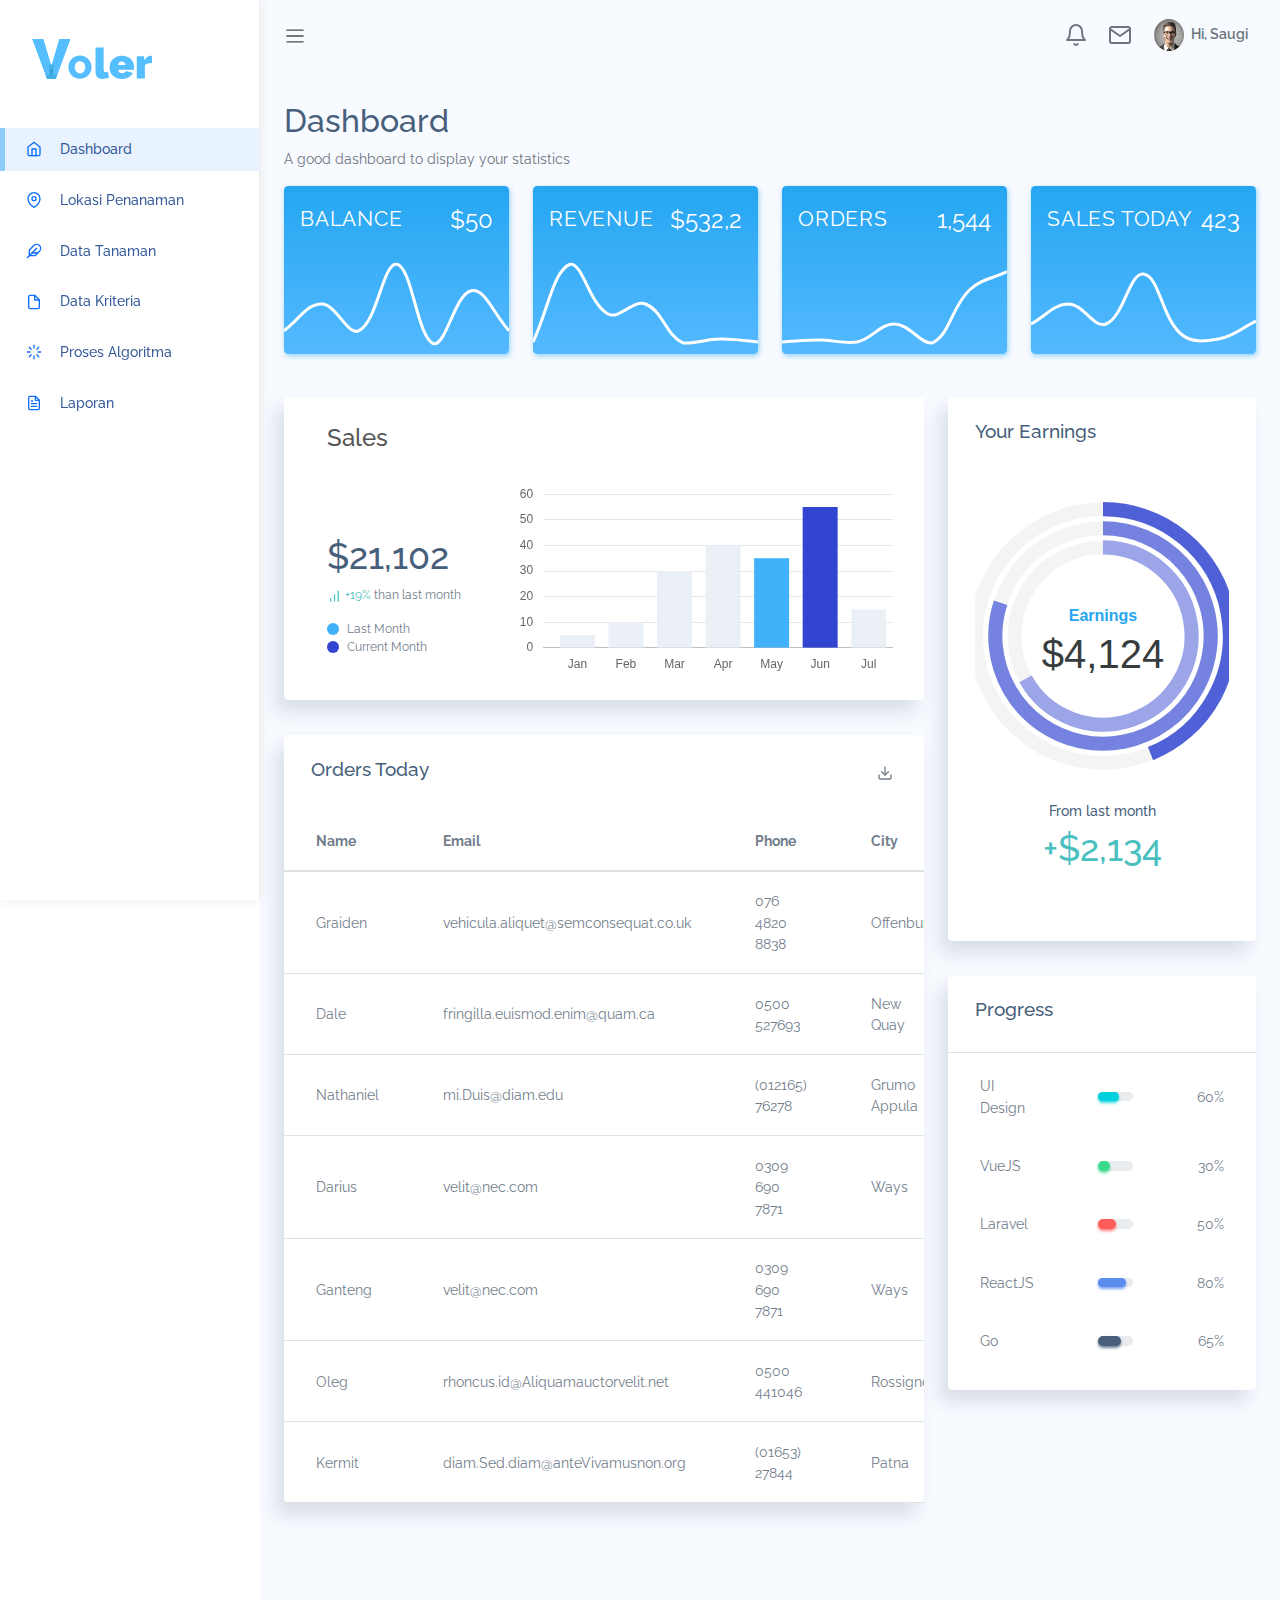
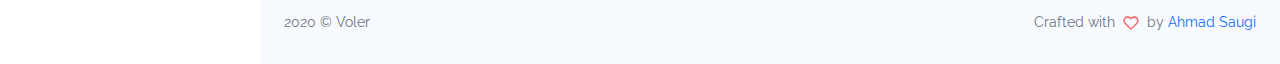
==== fe/index.html @ 89e5f605 "update directory" ====
<!DOCTYPE html>
<html lang="en">
<head>
    <meta charset="UTF-8">
    <meta name="viewport" content="width=device-width, initial-scale=1.0">
    <title>Dashboard - Voler Admin Dashboard</title>
    
    <link rel="stylesheet" href="assets/css/bootstrap.css">
    
    <link rel="stylesheet" href="assets/vendors/chartjs/Chart.min.css">

    <link rel="stylesheet" href="assets/vendors/perfect-scrollbar/perfect-scrollbar.css">
    <link rel="stylesheet" href="assets/css/app.css">
    <link rel="shortcut icon" href="assets/images/favicon.svg" type="image/x-icon">
</head>
<body>
    <div id="app">
        <div id="sidebar" class='active'>
            <div class="sidebar-wrapper active">
    <div class="sidebar-header">
        <img src="assets/images/logo.svg" alt="" srcset="">
    </div>
    <div class="sidebar-menu">
        <ul class="menu">
            
                <li class="sidebar-item active ">
                    <a href="index.html" class='sidebar-link'>
                        <i data-feather="home" width="20"></i> 
                        <span>Dashboard</span>
                    </a>
                    
                </li>
            
                <li class="sidebar-item">
                    <a href="index.html" class='sidebar-link'>
                        <i data-feather="map-pin" width="20"></i> 
                        <span>Lokasi Penanaman</span>
                    </a>
                    
                </li>

                <li class="sidebar-item">
                    <a href="index.html" class='sidebar-link'>
                        <i data-feather="feather" width="20"></i> 
                        <span>Data Tanaman</span>
                    </a>
                    
                </li>

                <li class="sidebar-item">
                    <a href="index.html" class='sidebar-link'>
                        <i data-feather="file" width="20"></i> 
                        <span>Data Kriteria</span>
                    </a>
                    
                </li>

                <li class="sidebar-item">
                    <a href="index.html" class='sidebar-link'>
                        <i data-feather="loader" width="20"></i> 
                        <span>Proses Algoritma</span>
                    </a>
                    
                </li>

                <li class="sidebar-item">
                    <a href="index.html" class='sidebar-link'>
                            <i data-feather="file-text" width="20"></i> 
                        <span>Laporan</span>
                    </a>
                    
                </li>

        </ul>
    </div>
    <button class="sidebar-toggler btn x"><i data-feather="x"></i></button>
</div>
        </div>
        <div id="main">
            <nav class="navbar navbar-header navbar-expand navbar-light">
                <a class="sidebar-toggler" href="#"><span class="navbar-toggler-icon"></span></a>
                <button class="btn navbar-toggler" type="button" data-toggle="collapse" data-target="#navbarSupportedContent"
                    aria-controls="navbarSupportedContent" aria-expanded="false" aria-label="Toggle navigation">
                    <span class="navbar-toggler-icon"></span>
                </button>
                <div class="collapse navbar-collapse" id="navbarSupportedContent">
                    <ul class="navbar-nav d-flex align-items-center navbar-light ml-auto">
                        <li class="dropdown nav-icon">
                            <a href="#" data-toggle="dropdown" class="nav-link  dropdown-toggle nav-link-lg nav-link-user">
                                <div class="d-lg-inline-block">
                                    <i data-feather="bell"></i>
                                </div>
                            </a>
                            <div class="dropdown-menu dropdown-menu-right dropdown-menu-large">
                                <h6 class='py-2 px-4'>Notifications</h6>
                                <ul class="list-group rounded-none">
                                    <li class="list-group-item border-0 align-items-start">
                                        <div class="avatar bg-success mr-3">
                                            <span class="avatar-content"><i data-feather="shopping-cart"></i></span>
                                        </div>
                                        <div>
                                            <h6 class='text-bold'>New Order</h6>
                                            <p class='text-xs'>
                                                An order made by Ahmad Saugi for product Samsung Galaxy S69
                                            </p>
                                        </div>
                                    </li>
                                </ul>
                            </div>
                        </li>
                        <li class="dropdown nav-icon mr-2">
                            <a href="#" data-toggle="dropdown" class="nav-link  dropdown-toggle nav-link-lg nav-link-user">
                                <div class="d-lg-inline-block">
                                    <i data-feather="mail"></i>
                                </div>
                            </a>
                            <div class="dropdown-menu dropdown-menu-right">
                                <a class="dropdown-item" href="#"><i data-feather="user"></i> Account</a>
                                <a class="dropdown-item active" href="#"><i data-feather="mail"></i> Messages</a>
                                <a class="dropdown-item" href="#"><i data-feather="settings"></i> Settings</a>
                                <div class="dropdown-divider"></div>
                                <a class="dropdown-item" href="#"><i data-feather="log-out"></i> Logout</a>
                            </div>
                        </li>
                        <li class="dropdown">
                            <a href="#" data-toggle="dropdown" class="nav-link dropdown-toggle nav-link-lg nav-link-user">
                                <div class="avatar mr-1">
                                    <img src="assets/images/avatar/avatar-s-1.png" alt="" srcset="">
                                </div>
                                <div class="d-none d-md-block d-lg-inline-block">Hi, Saugi</div>
                            </a>
                            <div class="dropdown-menu dropdown-menu-right">
                                <a class="dropdown-item" href="#"><i data-feather="user"></i> Account</a>
                                <a class="dropdown-item active" href="#"><i data-feather="mail"></i> Messages</a>
                                <a class="dropdown-item" href="#"><i data-feather="settings"></i> Settings</a>
                                <div class="dropdown-divider"></div>
                                <a class="dropdown-item" href="#"><i data-feather="log-out"></i> Logout</a>
                            </div>
                        </li>
                    </ul>
                </div>
            </nav>
            
<div class="main-content container-fluid">
    <div class="page-title">
        <h3>Dashboard</h3>
        <p class="text-subtitle text-muted">A good dashboard to display your statistics</p>
    </div>
    <section class="section">
        <div class="row mb-2">
            <div class="col-12 col-md-3">
                <div class="card card-statistic">
                    <div class="card-body p-0">
                        <div class="d-flex flex-column">
                            <div class='px-3 py-3 d-flex justify-content-between'>
                                <h3 class='card-title'>BALANCE</h3>
                                <div class="card-right d-flex align-items-center">
                                    <p>$50 </p>
                                </div>
                            </div>
                            <div class="chart-wrapper">
                                <canvas id="canvas1" style="height:100px !important"></canvas>
                            </div>
                        </div>
                    </div>
                </div>
            </div>
            <div class="col-12 col-md-3">
                <div class="card card-statistic">
                    <div class="card-body p-0">
                        <div class="d-flex flex-column">
                            <div class='px-3 py-3 d-flex justify-content-between'>
                                <h3 class='card-title'>Revenue</h3>
                                <div class="card-right d-flex align-items-center">
                                    <p>$532,2 </p>
                                </div>
                            </div>
                            <div class="chart-wrapper">
                                <canvas id="canvas2" style="height:100px !important"></canvas>
                            </div>
                        </div>
                    </div>
                </div>
            </div>
            <div class="col-12 col-md-3">
                <div class="card card-statistic">
                    <div class="card-body p-0">
                        <div class="d-flex flex-column">
                            <div class='px-3 py-3 d-flex justify-content-between'>
                                <h3 class='card-title'>ORDERS</h3>
                                <div class="card-right d-flex align-items-center">
                                    <p>1,544 </p>
                                </div>
                            </div>
                            <div class="chart-wrapper">
                                <canvas id="canvas3" style="height:100px !important"></canvas>
                            </div>
                        </div>
                    </div>
                </div>
            </div>
            <div class="col-12 col-md-3">
                <div class="card card-statistic">
                    <div class="card-body p-0">
                        <div class="d-flex flex-column">
                            <div class='px-3 py-3 d-flex justify-content-between'>
                                <h3 class='card-title'>Sales Today</h3>
                                <div class="card-right d-flex align-items-center">
                                    <p>423 </p>
                                </div>
                            </div>
                            <div class="chart-wrapper">
                                <canvas id="canvas4" style="height:100px !important"></canvas>
                            </div>
                        </div>
                    </div>
                </div>
            </div>
        </div>
        <div class="row mb-4">
            <div class="col-md-8">
                <div class="card">
                    <div class="card-header">
                        <h3 class='card-heading p-1 pl-3'>Sales</h3>
                    </div>
                    <div class="card-body">
                        <div class="row">
                            <div class="col-md-4 col-12">
                                <div class="pl-3">
                                    <h1 class='mt-5'>$21,102</h1>
                                    <p class='text-xs'><span class="text-green"><i data-feather="bar-chart" width="15"></i> +19%</span> than last month</p>
                                    <div class="legends">
                                        <div class="legend d-flex flex-row align-items-center">
                                            <div class='w-3 h-3 rounded-full bg-info mr-2'></div><span class='text-xs'>Last Month</span>
                                        </div>
                                        <div class="legend d-flex flex-row align-items-center">
                                            <div class='w-3 h-3 rounded-full bg-blue mr-2'></div><span class='text-xs'>Current Month</span>
                                        </div>
                                    </div>
                                </div>
                            </div>
                            <div class="col-md-8 col-12">
                                <canvas id="bar"></canvas>
                            </div>
                        </div>
                    </div>
                </div>
                <div class="card">
                    <div class="card-header d-flex justify-content-between align-items-center">
                        <h4 class="card-title">Orders Today</h4>
                        <div class="d-flex ">
                            <i data-feather="download"></i>
                        </div>
                    </div>
                    <div class="card-body px-0 pb-0">
                        <div class="table-responsive">
                            <table class='table mb-0' id="table1">
                                <thead>
                                    <tr>
                                        <th>Name</th>
                                        <th>Email</th>
                                        <th>Phone</th>
                                        <th>City</th>
                                        <th>Status</th>
                                    </tr>
                                </thead>
                                <tbody>
                                    <tr>
                                        <td>Graiden</td>
                                        <td>vehicula.aliquet@semconsequat.co.uk</td>
                                        <td>076 4820 8838</td>
                                        <td>Offenburg</td>
                                        <td>
                                            <span class="badge bg-success">Active</span>
                                        </td>
                                    </tr>
                                    <tr>
                                        <td>Dale</td>
                                        <td>fringilla.euismod.enim@quam.ca</td>
                                        <td>0500 527693</td>
                                        <td>New Quay</td>
                                        <td>
                                            <span class="badge bg-success">Active</span>
                                        </td>
                                    </tr>
                                    <tr>
                                        <td>Nathaniel</td>
                                        <td>mi.Duis@diam.edu</td>
                                        <td>(012165) 76278</td>
                                        <td>Grumo Appula</td>
                                        <td>
                                            <span class="badge bg-danger">Inactive</span>
                                        </td>
                                    </tr>
                                    <tr>
                                        <td>Darius</td>
                                        <td>velit@nec.com</td>
                                        <td>0309 690 7871</td>
                                        <td>Ways</td>
                                        <td>
                                            <span class="badge bg-success">Active</span>
                                        </td>
                                    </tr>
                                    <tr>
                                        <td>Ganteng</td>
                                        <td>velit@nec.com</td>
                                        <td>0309 690 7871</td>
                                        <td>Ways</td>
                                        <td>
                                            <span class="badge bg-success">Active</span>
                                        </td>
                                    </tr>
                                    <tr>
                                        <td>Oleg</td>
                                        <td>rhoncus.id@Aliquamauctorvelit.net</td>
                                        <td>0500 441046</td>
                                        <td>Rossignol</td>
                                        <td>
                                            <span class="badge bg-success">Active</span>
                                        </td>
                                    </tr>
                                    <tr>
                                        <td>Kermit</td>
                                        <td>diam.Sed.diam@anteVivamusnon.org</td>
                                        <td>(01653) 27844</td>
                                        <td>Patna</td>
                                        <td>
                                            <span class="badge bg-success">Active</span>
                                        </td>
                                    </tr>
                                </tbody>
                            </table>
                        </div>
                    </div>
                </div>
            </div>
            <div class="col-md-4">
                <div class="card ">
                    <div class="card-header">
                        <h4>Your Earnings</h4>
                    </div>
                    <div class="card-body">
                        <div id="radialBars"></div>
                        <div class="text-center mb-5">
                            <h6>From last month</h6>
                            <h1 class='text-green'>+$2,134</h1>
                        </div>
                    </div>
                </div>
                <div class="card widget-todo">
                    <div class="card-header border-bottom d-flex justify-content-between align-items-center">
                        <h4 class="card-title d-flex">
                            <i class='bx bx-check font-medium-5 pl-25 pr-75'></i>Progress
                        </h4>
                
                    </div>
                    <div class="card-body px-0 py-1">
                        <table class='table table-borderless'>
                            <tr>
                                <td class='col-3'>UI Design</td>
                                <td class='col-6'>
                                    <div class="progress progress-info">
                                        <div class="progress-bar" role="progressbar" style="width: 60%" aria-valuenow="0"
                                            aria-valuemin="0" aria-valuemax="100"></div>
                                    </div>
                                </td>
                                <td class='col-3 text-center'>60%</td>
                            </tr>
                            <tr>
                                <td class='col-3'>VueJS</td>
                                <td class='col-6'>
                                    <div class="progress progress-success">
                                        <div class="progress-bar" role="progressbar" style="width: 35%" aria-valuenow="0"
                                            aria-valuemin="0" aria-valuemax="100"></div>
                                    </div>
                                </td>
                                <td class='col-3 text-center'>30%</td>
                            </tr>
                            <tr>
                                <td class='col-3'>Laravel</td>
                                <td class='col-6'>
                                    <div class="progress progress-danger">
                                        <div class="progress-bar" role="progressbar" style="width: 50%" aria-valuenow="0"
                                            aria-valuemin="0" aria-valuemax="100"></div>
                                    </div>
                                </td>
                                <td class='col-3 text-center'>50%</td>
                            </tr>
                            <tr>
                                <td class='col-3'>ReactJS</td>
                                <td class='col-6'>
                                    <div class="progress progress-primary">
                                        <div class="progress-bar" role="progressbar" style="width: 80%" aria-valuenow="0"
                                            aria-valuemin="0" aria-valuemax="100"></div>
                                    </div>
                                </td>
                                <td class='col-3 text-center'>80%</td>
                            </tr>
                            <tr>
                                <td class='col-3'>Go</td>
                                <td class='col-6'>
                                    <div class="progress progress-secondary">
                                        <div class="progress-bar" role="progressbar" style="width: 65%" aria-valuenow="0"
                                            aria-valuemin="0" aria-valuemax="100"></div>
                                    </div>
                                </td>
                                <td class='col-3 text-center'>65%</td>
                            </tr>
                        </table>
                    </div>
                </div>
            </div>
        </div>
    </section>
</div>

            <footer>
                <div class="footer clearfix mb-0 text-muted">
                    <div class="float-left">
                        <p>2020 &copy; Voler</p>
                    </div>
                    <div class="float-right">
                        <p>Crafted with <span class='text-danger'><i data-feather="heart"></i></span> by <a href="http://ahmadsaugi.com">Ahmad Saugi</a></p>
                    </div>
                </div>
            </footer>
        </div>
    </div>
    <script src="assets/js/feather-icons/feather.min.js"></script>
    <script src="assets/vendors/perfect-scrollbar/perfect-scrollbar.min.js"></script>
    <script src="assets/js/app.js"></script>
    
    <script src="assets/vendors/chartjs/Chart.min.js"></script>
    <script src="assets/vendors/apexcharts/apexcharts.min.js"></script>
    <script src="assets/js/pages/dashboard.js"></script>

    <script src="assets/js/main.js"></script>
</body>
</html>
---- fe/assets/vendors/chartjs/Chart.min.css ----
@keyframes chartjs-render-animation{from{opacity:.99}to{opacity:1}}.chartjs-render-monitor{animation:chartjs-render-animation 1ms}.chartjs-size-monitor,.chartjs-size-monitor-expand,.chartjs-size-monitor-shrink{position:absolute;direction:ltr;left:0;top:0;right:0;bottom:0;overflow:hidden;pointer-events:none;visibility:hidden;z-index:-1}.chartjs-size-monitor-expand>div{position:absolute;width:1000000px;height:1000000px;left:0;top:0}.chartjs-size-monitor-shrink>div{position:absolute;width:200%;height:200%;left:0;top:0}
---- fe/assets/vendors/perfect-scrollbar/perfect-scrollbar.css ----
/*
 * Container style
 */
.ps {
  overflow: hidden !important;
  overflow-anchor: none;
  -ms-overflow-style: none;
  touch-action: auto;
  -ms-touch-action: auto;
}

/*
 * Scrollbar rail styles
 */
.ps__rail-x {
  display: none;
  opacity: 0;
  transition: background-color .2s linear, opacity .2s linear;
  -webkit-transition: background-color .2s linear, opacity .2s linear;
  height: 15px;
  /* there must be 'bottom' or 'top' for ps__rail-x */
  bottom: 0px;
  /* please don't change 'position' */
  position: absolute;
}

.ps__rail-y {
  display: none;
  opacity: 0;
  transition: background-color .2s linear, opacity .2s linear;
  -webkit-transition: background-color .2s linear, opacity .2s linear;
  width: 15px;
  /* there must be 'right' or 'left' for ps__rail-y */
  right: 0;
  /* please don't change 'position' */
  position: absolute;
}

.ps--active-x > .ps__rail-x,
.ps--active-y > .ps__rail-y {
  display: block;
  background-color: transparent;
}

.ps:hover > .ps__rail-x,
.ps:hover > .ps__rail-y,
.ps--focus > .ps__rail-x,
.ps--focus > .ps__rail-y,
.ps--scrolling-x > .ps__rail-x,
.ps--scrolling-y > .ps__rail-y {
  opacity: 0.6;
}

.ps .ps__rail-x:hover,
.ps .ps__rail-y:hover,
.ps .ps__rail-x:focus,
.ps .ps__rail-y:focus,
.ps .ps__rail-x.ps--clicking,
.ps .ps__rail-y.ps--clicking {
  background-color: #eee;
  opacity: 0.9;
}

/*
 * Scrollbar thumb styles
 */
.ps__thumb-x {
  background-color: #aaa;
  border-radius: 6px;
  transition: background-color .2s linear, height .2s ease-in-out;
  -webkit-transition: background-color .2s linear, height .2s ease-in-out;
  height: 6px;
  /* there must be 'bottom' for ps__thumb-x */
  bottom: 2px;
  /* please don't change 'position' */
  position: absolute;
}

.ps__thumb-y {
  background-color: #aaa;
  border-radius: 6px;
  transition: background-color .2s linear, width .2s ease-in-out;
  -webkit-transition: background-color .2s linear, width .2s ease-in-out;
  width: 6px;
  /* there must be 'right' for ps__thumb-y */
  right: 2px;
  /* please don't change 'position' */
  position: absolute;
}

.ps__rail-x:hover > .ps__thumb-x,
.ps__rail-x:focus > .ps__thumb-x,
.ps__rail-x.ps--clicking .ps__thumb-x {
  background-color: #999;
  height: 11px;
}

.ps__rail-y:hover > .ps__thumb-y,
.ps__rail-y:focus > .ps__thumb-y,
.ps__rail-y.ps--clicking .ps__thumb-y {
  background-color: #999;
  width: 11px;
}

/* MS supports */
@supports (-ms-overflow-style: none) {
  .ps {
    overflow: auto !important;
  }
}

@media screen and (-ms-high-contrast: active), (-ms-high-contrast: none) {
  .ps {
    overflow: auto !important;
  }
}
---- fe/assets/css/app.css ----
@import url(https://fonts.googleapis.com/css2?family=Raleway:wght@400;500&display=swap);/**
 * Voler
 *
 * Voler is a clean & modern HTML5 admin template based on Bootstrap 5
 * Voler will make it easier for you to create your own admin interface.
 *
 * @package	Voler
 * @version	0.1
 * @author 	Ahmad Saugi
 * @url 	https://github.com/zuramai/voler
 * 
 */
/**
 * TABLE OF CONTENTS
 *
 * 1. Variables
 * 2. Bootstrap Override
 * 	  2.1 Alert
 * 	  2.2 Avatar
 * 	  2.3 Badge
 * 	  2.4 Buttons
 * 	  2.5 Breadcrumb
 * 	  2.6 Carousel
 * 	  2.7 Divider
 * 	  2.8 Dropdowns
 * 	  2.9 Forms
 * 	  2.10 Modal
 * 	  2.11 Sidebar
 * 	  2.12 Card
 * 	  2.13 Navs
 * 	  2.14 Navbar
 * 	  2.15 Pagination
 * 	  2.16 Table
 * 	  2.17 Progress
 * 4. Pages
 * 	  4.1 Auth
 * 	  4.2 Error
 * 5. Utilities
 */
/** 1. Variables  **/
/**
 * VARIABLE - TABLE OF CONTENTS
 * 
 * 1. Theme Colors
 * 2. Bootstrap Override
 * 	  2.4 Alert
 * 	  2.11 Badge
 * 	  2.12 Button
 * 	  2.14 Breadcrumb
 * 	  2.1 Card
 * 	  2.2 Form
 * 	  2.3 List
 * 	  2.5 Progress
 * 	  2.6 Table
 * 	  2.7 Tooltip
 * 	  2.8 Modal
 * 	  2.9 Nav
 * 	  2.10 Pagination
 * 	  2.13 Media
 * 	  2.15 Accordion
 * 	  2.16 Popover
 * 	  2.17 Grid
 * 	  2.18 Navbar
 * 	  2.19 Dropdown
 * 	  2.20 Tab
 * 	  2.21 Progressbar
 * 	  2.22 Jumbotron
 * 	  2.23 Carousel
 * 5. Utilities
 * 6. Responsive
 */
.color-primary {
  color: #5A8DEE;
}

.color-secondary {
  color: #475F7B;
}

.color-success {
  color: #39DA8A;
}

.color-danger {
  color: #FF5B5C;
}

.color-warning {
  color: #FDAC41;
}

.color-info {
  color: #00CFDD;
}

.color-dark {
  color: #222f3e;
}

.color-light {
  color: #A3AFBD;
}

.color-link {
  color: #2178d1;
}

* {
  font-family: "Raleway";
}

#app {
  position: relative;
}

#main {
  margin-left: 260px;
  background-color: #F7FAFF;
  min-height: 100vh;
  transition: margin-left 0.6s ease-out;
}
#main .main-content {
  padding: 2rem 1.5rem;
}
#main .main-content .page-title h3 {
  font-size: 2rem;
}
#main .main-content .text-subtitle {
  font-size: 0.9rem;
}

.breadcrumb-header .breadcrumb {
  justify-content: flex-end;
}

.alert.alert-dismissible .close:focus, .custom-switch .custom-control-label:focus, .dropdown .dropdown-toggle:focus, .dropleft .dropdown-toggle:focus, .dropright .dropdown-toggle:focus, .dropup .dropdown-toggle:focus, .list-group button.list-group-item:focus, .modal .modal-content .modal-header .close:active, .modal .modal-content .modal-header .close:focus, .modal .modal-content .modal-header .close:hover, .navbar-components-wrapper .navbar .navbar-container.navbar-dark .navbar-toggler:focus, .navbar-components-wrapper .navbar .navbar-container.navbar-light .navbar-toggler:focus, .toast .toast-header .close:active, .toast .toast-header .close:focus, a:focus {
  outline: 0;
}

section .section-title:after {
  width: 70px;
  height: 2px;
  content: "";
  margin: 0.6rem 0 1rem;
  background-color: #5A8DEE;
  display: block;
}

a {
  text-decoration: none;
  outline: 0;
}

button {
  outline: 0;
}

svg.feather, i {
  font-size: 14px;
  height: 1rem;
}

footer {
  padding: 1rem 1.5rem;
}

@media screen and (max-width: 767px) {
  #main {
    margin-left: 0;
  }

  .breadcrumb-header .breadcrumb {
    justify-content: flex-start;
    padding: 0;
    font-size: 0.8rem;
  }
}
/** 2.1 Alert  **/
.alert {
  border: none;
}
.alert p {
  margin-bottom: 0;
}
.alert button.close {
  padding: 0.75rem;
  line-height: 0.75;
}
.alert .alert-heading {
  margin-left: 0.4rem;
}
.alert .alert-heading + p {
  margin-left: 0.4rem;
}

.alert-primary {
  background-color: #029eff;
  color: #fff;
  box-shadow: 1px 2px 9px rgba(2, 158, 255, 0.3);
}
.alert-primary a {
  color: #fff;
}

.alert-secondary {
  background-color: #ebeef3;
  color: #383d41;
  box-shadow: 1px 2px 9px rgba(235, 238, 243, 0.3);
}
.alert-secondary a {
  color: #fff;
}

.alert-success {
  background-color: #39DA8A;
  color: #fff;
  box-shadow: 1px 2px 9px rgba(57, 218, 138, 0.3);
}
.alert-success a {
  color: #fff;
}

.alert-warning {
  background-color: #fdd347;
  color: #fff;
  box-shadow: 1px 2px 9px rgba(253, 211, 71, 0.3);
}
.alert-warning a {
  color: #fff;
}

.alert-danger {
  background-color: #f55260;
  color: #fff;
  box-shadow: 1px 2px 9px rgba(245, 82, 96, 0.3);
}
.alert-danger a {
  color: #fff;
}

.alert-dark {
  background-color: #454546;
  color: #fff;
  box-shadow: 1px 2px 9px rgba(69, 69, 70, 0.3);
}
.alert-dark a {
  color: #fff;
}

.alert-light {
  background-color: #fefefe;
  color: #818182;
  box-shadow: 1px 2px 9px rgba(254, 254, 254, 0.3);
}
.alert-light a {
  color: #fff;
}

.alert-info {
  background-color: #56b6f7;
  color: #fff;
  box-shadow: 1px 2px 9px rgba(86, 182, 247, 0.3);
}
.alert-info a {
  color: #fff;
}

.alert-light-primary {
  background-color: #E2ECFF;
}

.alert-light-secondary {
  background-color: #E6EAEE;
}

.alert-light-success {
  background-color: #D2FFE8;
}

.alert-light-danger {
  background-color: #FFDEDE;
}

.alert-light-warning {
  background-color: #FFEED9;
}

.alert-light-info {
  background-color: #CCF5F8;
}

/** 2.2 Avatar **/
.avatar {
  display: inline-flex;
  border-radius: 50%;
  text-align: center;
  vertical-align: middle;
  position: relative;
}
.avatar .avatar-content {
  width: 32px;
  height: 32px;
  color: #fff;
  display: flex;
  justify-content: center;
  align-items: center;
  font-size: 0.875rem;
}
.avatar .avatar-content svg, .avatar .avatar-content i {
  color: #fff;
  font-size: 1rem;
  height: 1rem;
}
.avatar img {
  width: 32px;
  height: 32px;
  border-radius: 50%;
}
.avatar .avatar-status {
  width: 0.7rem;
  height: 0.7rem;
  position: absolute;
  border-radius: 50%;
  border: 1px solid #fff;
  bottom: 0;
  right: 0;
}
.avatar.avatar-sm .avatar-content, .avatar.avatar-sm img {
  width: 24px;
  height: 24px;
  font-size: 0.8rem;
}
.avatar.avatar-lg .avatar-content, .avatar.avatar-lg img {
  width: 48px;
  height: 48px;
  font-size: 1.2rem;
}
.avatar.avatar-xl .avatar-content, .avatar.avatar-xl img {
  width: 60px;
  height: 60px;
  font-size: 1.4rem;
}

/** 2.3 Badge **/
.btn .badge {
  border-radius: 50%;
  margin-left: 5px;
}
.btn .badge.bg-transparent {
  background-color: rgba(255, 255, 255, 0.25) !important;
  color: #fff;
}

/** 2.4 Buttons **/
.btn i, .btn svg {
  width: 16px;
  height: 16px;
}
.btn.icon {
  padding: 0.4rem 0.6rem;
}
.btn.icon svg {
  width: 16px;
  height: 16px;
}
.btn.icon.icon-left svg {
  margin-right: 3px;
}
.btn.icon.icon-right svg {
  margin-left: 3px;
}
.btn.btn-outline-white {
  color: #fff;
  border-color: #fff;
}
.btn.btn-outline-white:hover {
  color: #333;
  background-color: #fff;
}
.btn.btn-primary {
  color: #fff;
}
.btn.btn-secondary {
  color: #fff;
}
.btn.btn-success {
  color: #fff;
}
.btn.btn-danger {
  color: #fff;
}
.btn.btn-warning {
  color: #fff;
}
.btn.btn-info {
  color: #fff;
}
.btn.btn-dark {
  color: #fff;
}
.btn.btn-light {
  color: #fff;
}
.btn.btn-link {
  color: #fff;
}

.btn-group:not(.dropdown) .btn:not([class*=btn-]) {
  border: 1px solid #DFE3E7;
}
.btn-group > .btn {
  border-radius: 0.267rem;
}
.buttons .btn {
  margin: 0 10px 10px 0;
}

/** 2.5 Breadcrumb **/
.breadcrumb.breadcrumb-right {
  justify-content: flex-end;
  margin-top: 1rem;
}
.breadcrumb.breadcrumb-center {
  justify-content: center;
  margin-top: 1rem;
}

/** 2.6 Carousel **/
.carousel-inner {
  border-radius: 0.7rem;
  box-shadow: 0 5px 10px #adb5bd;
}

.carousel-caption h5 {
  color: #fff;
}

/** 2.7 Divider **/
.divider {
  display: block;
  text-align: center;
  overflow: hidden;
  margin: 1rem 0;
}
.divider .divider-text {
  position: relative;
  display: inline-block;
  padding: 0 1rem;
  background-color: #FFF;
}
.divider .divider-text:before, .divider .divider-text:after {
  content: "";
  position: absolute;
  top: 50%;
  width: 9999px;
  border-top: 1px solid #DFE3E7;
}
.divider .divider-text:before {
  right: 100%;
}
.divider .divider-text:after {
  left: 100%;
}
.divider.divider-left .divider-text {
  left: 0;
  float: left;
  padding-left: 0;
}
.divider.divider-left-center .divider-text {
  left: -25%;
}
.divider.divider-right-center .divider-text {
  left: 25%;
}
.divider.divider-right .divider-text {
  float: right;
  padding-right: 0;
}

/** 2.8 Dropdowns **/
.dropdown-toggle:after {
  color: #fff;
}

.dropdown-menu-large {
  min-width: 16rem;
}

/** 2.9 Forms **/
.form-group {
  margin-bottom: 0.7rem;
}
.form-group label {
  font-size: 0.755rem;
  text-transform: uppercase;
  color: rgba(35, 28, 99, 0.7);
  font-weight: 500;
}
.form-group small {
  font-size: 0.7rem;
}
.form-group.with-title {
  position: relative;
}
.form-group.with-title label {
  position: absolute;
  top: 0;
  left: 0;
  padding: 5px;
  font-size: 0.6rem;
  background-color: #e9ecef;
  width: 100%;
  transition: border-color 0.15s ease-in-out, box-shadow 0.15s ease-in-out;
}
.form-group.with-title .form-control, .form-group.with-title dataTable-input {
  padding-top: 2rem;
}
.form-group.with-title .form-control:focus ~ label, .form-group.with-title dataTable-input:focus ~ label {
  border-left: 1px solid #5A8DEE;
  border-top: 1px solid #5A8DEE;
  border-right: 1px solid #5A8DEE;
}
.form-group[class*=has-icon-].has-icon-left .form-control {
  padding-left: 2.5rem;
}
.form-group[class*=has-icon-].has-icon-left .form-control-icon {
  left: 0;
}
.form-group[class*=has-icon-].has-icon-right .form-control {
  padding-right: 2.5rem;
}
.form-group[class*=has-icon-].has-icon-right .form-control-icon {
  right: 0;
}
.form-group[class*=has-icon-] .form-control:focus ~ .form-control-icon i, .form-group[class*=has-icon-] .form-control:focus ~ .form-control-icon svg {
  color: #5A8DEE;
}
.form-group[class*=has-icon-] .form-control-icon {
  position: absolute;
  top: 50%;
  transform: translateY(-50%);
  padding: 0 0.6rem;
}
.form-group[class*=has-icon-] .form-control-icon i, .form-group[class*=has-icon-] .form-control-icon svg {
  width: 1.2rem;
}

.form-check .form-check-input[class*=bg-] {
  border: 0;
}
.form-check .form-check-input:focus {
  box-shadow: none;
}
.form-check .form-check-input.form-check-primary {
  background-color: #5A8DEE;
  border-color: #5A8DEE;
}
.form-check .form-check-input.form-check-primary:not(:checked) {
  background-color: transparent;
  border: 1px solid #ced4da;
}
.form-check .form-check-input.form-check-primary.form-check-glow {
  box-shadow: 0 0 5px #88adf3;
}
.form-check .form-check-input.form-check-primary.form-check-glow:not(:checked) {
  box-shadow: none;
}
.form-check .form-check-input.form-check-secondary {
  background-color: #475F7B;
  border-color: #475F7B;
}
.form-check .form-check-input.form-check-secondary:not(:checked) {
  background-color: transparent;
  border: 1px solid #ced4da;
}
.form-check .form-check-input.form-check-secondary.form-check-glow {
  box-shadow: 0 0 5px #5a789b;
}
.form-check .form-check-input.form-check-secondary.form-check-glow:not(:checked) {
  box-shadow: none;
}
.form-check .form-check-input.form-check-success {
  background-color: #39DA8A;
  border-color: #39DA8A;
}
.form-check .form-check-input.form-check-success:not(:checked) {
  background-color: transparent;
  border: 1px solid #ced4da;
}
.form-check .form-check-input.form-check-success.form-check-glow {
  box-shadow: 0 0 5px #64e2a3;
}
.form-check .form-check-input.form-check-success.form-check-glow:not(:checked) {
  box-shadow: none;
}
.form-check .form-check-input.form-check-danger {
  background-color: #FF5B5C;
  border-color: #FF5B5C;
}
.form-check .form-check-input.form-check-danger:not(:checked) {
  background-color: transparent;
  border: 1px solid #ced4da;
}
.form-check .form-check-input.form-check-danger.form-check-glow {
  box-shadow: 0 0 5px #ff8e8f;
}
.form-check .form-check-input.form-check-danger.form-check-glow:not(:checked) {
  box-shadow: none;
}
.form-check .form-check-input.form-check-warning {
  background-color: #FDAC41;
  border-color: #FDAC41;
}
.form-check .form-check-input.form-check-warning:not(:checked) {
  background-color: transparent;
  border: 1px solid #ced4da;
}
.form-check .form-check-input.form-check-warning.form-check-glow {
  box-shadow: 0 0 5px #fec273;
}
.form-check .form-check-input.form-check-warning.form-check-glow:not(:checked) {
  box-shadow: none;
}
.form-check .form-check-input.form-check-info {
  background-color: #00CFDD;
  border-color: #00CFDD;
}
.form-check .form-check-input.form-check-info:not(:checked) {
  background-color: transparent;
  border: 1px solid #ced4da;
}
.form-check .form-check-input.form-check-info.form-check-glow {
  box-shadow: 0 0 5px #11f0ff;
}
.form-check .form-check-input.form-check-info.form-check-glow:not(:checked) {
  box-shadow: none;
}
.form-check .form-check-input.form-check-dark {
  background-color: #222f3e;
  border-color: #222f3e;
}
.form-check .form-check-input.form-check-dark:not(:checked) {
  background-color: transparent;
  border: 1px solid #ced4da;
}
.form-check .form-check-input.form-check-dark.form-check-glow {
  box-shadow: 0 0 5px #34485f;
}
.form-check .form-check-input.form-check-dark.form-check-glow:not(:checked) {
  box-shadow: none;
}
.form-check .form-check-input.form-check-light {
  background-color: #A3AFBD;
  border-color: #A3AFBD;
}
.form-check .form-check-input.form-check-light:not(:checked) {
  background-color: transparent;
  border: 1px solid #ced4da;
}
.form-check .form-check-input.form-check-light.form-check-glow {
  box-shadow: 0 0 5px #c1c9d2;
}
.form-check .form-check-input.form-check-light.form-check-glow:not(:checked) {
  box-shadow: none;
}
.form-check .form-check-input.form-check-link {
  background-color: #2178d1;
  border-color: #2178d1;
}
.form-check .form-check-input.form-check-link:not(:checked) {
  background-color: transparent;
  border: 1px solid #ced4da;
}
.form-check .form-check-input.form-check-link.form-check-glow {
  box-shadow: 0 0 5px #4492e1;
}
.form-check .form-check-input.form-check-link.form-check-glow:not(:checked) {
  box-shadow: none;
}
.form-check.form-check-sm .form-check-input {
  width: 0.9rem;
  height: 0.9rem;
  margin-top: 0.3em;
}
.form-check.form-check-sm label {
  font-size: 0.7rem;
}
.form-check.form-check-primary .form-check-input {
  background-color: #5A8DEE;
  border-color: #5A8DEE;
}
.form-check.form-check-secondary .form-check-input {
  background-color: #475F7B;
  border-color: #475F7B;
}
.form-check.form-check-success .form-check-input {
  background-color: #39DA8A;
  border-color: #39DA8A;
}
.form-check.form-check-danger .form-check-input {
  background-color: #FF5B5C;
  border-color: #FF5B5C;
}
.form-check.form-check-warning .form-check-input {
  background-color: #FDAC41;
  border-color: #FDAC41;
}
.form-check.form-check-info .form-check-input {
  background-color: #00CFDD;
  border-color: #00CFDD;
}
.form-check.form-check-dark .form-check-input {
  background-color: #222f3e;
  border-color: #222f3e;
}
.form-check.form-check-light .form-check-input {
  background-color: #A3AFBD;
  border-color: #A3AFBD;
}
.form-check.form-check-link .form-check-input {
  background-color: #2178d1;
  border-color: #2178d1;
}

.dataTable-input {
  min-height: calc(1.5em + 0.934rem + 2px);
  padding: 0.467rem 0.6rem;
  font-size: 0.9025rem;
  font-weight: 400;
  line-height: 1.5;
  color: #555252;
  background-color: white;
  background-clip: padding-box;
  border: 1px solid #DFE3E7;
  -webkit-appearance: none;
  -moz-appearance: none;
  appearance: none;
  border-radius: 0.25rem;
  transition: border-color 0.15s ease-in-out, box-shadow 0.15s ease-in-out;
}
.dataTable-input:focus {
  color: #555252;
  background-color: white;
  border-color: #5A8DEE;
  outline: 0;
  box-shadow: 0 3px 8px 0 rgba(0, 0, 0, 0.1);
}

/** 2.10 Modal **/
.modal .modal-content {
  box-shadow: -8px 12px 18px 0 rgba(25, 42, 70, 0.13);
  border: none;
}
.modal .modal-full {
  max-width: 94%;
}
.modal .white {
  color: white;
}
.modal .modal-header {
  display: flex;
  justify-content: space-between;
  align-items: center;
}
.modal .modal-header .modal-title {
  font-size: 1.1rem;
}
.modal .modal-header .close {
  padding: 7px 10px;
  border-radius: 50%;
}
.modal .modal-header .close:hover {
  background: #dee2e6;
}
.modal .modal-header i, .modal .modal-header svg {
  font-size: 12px;
  height: 12px;
  width: 12px;
}
.modal .modal-footer {
  padding: 1rem 2rem;
}
.modal.modal-borderless .modal-header {
  border-bottom: 0;
}
.modal.modal-borderless .modal-footer {
  border-top: 0;
}

/** 2.11 Sidebar **/
#sidebar.active .sidebar-wrapper {
  left: 0;
}
#sidebar:not(.active) ~ #main {
  margin-left: 0;
}

.sidebar-wrapper {
  width: 260px;
  height: 100vh;
  position: fixed;
  top: 0;
  z-index: 10;
  background-color: #fff;
  bottom: 0;
  border-right: 1px solid #eee;
  box-shadow: 0 0 10px #ececec;
  left: -260px;
  transition: left 0.6s ease-out;
}
.sidebar-wrapper .sidebar-header {
  padding: 2rem 2rem 1rem;
  font-size: 2rem;
  font-weight: bold;
}
.sidebar-wrapper .sidebar-header img {
  height: 2.5rem;
}
.sidebar-wrapper .sidebar-toggler.x {
  position: absolute;
  right: 0;
  top: 0.5rem;
  display: none;
}
.sidebar-wrapper .menu {
  padding-left: 0;
  margin-top: 2rem;
}
.sidebar-wrapper .menu .sidebar-title {
  padding: 1.5rem 1.8rem 0.5rem;
  font-size: 0.8rem;
  font-weight: 600;
  color: #888;
  text-transform: uppercase;
}
.sidebar-wrapper .menu .sidebar-link {
  display: block;
  padding: 0.7rem 1.5rem;
  font-size: 0.85rem;
  display: flex;
  align-items: center;
  transition: all 0.5s;
}
.sidebar-wrapper .menu .sidebar-link:hover span {
  opacity: 1;
}
.sidebar-wrapper .menu .sidebar-link > span {
  color: #053382;
  font-weight: 500;
  margin-left: 1rem;
  opacity: 0.8;
}
.sidebar-wrapper .menu .sidebar-item {
  list-style: none;
  margin-top: 0.5rem;
  position: relative;
}
.sidebar-wrapper .menu .sidebar-item.has-sub .sidebar-link:after {
  content: url('data:image/svg+xml,<svg xmlns="http://www.w3.org/2000/svg" width="20" height="20" viewBox="0 0 24 24" fill="none" stroke="currentColor" stroke-width="2" stroke-linecap="round" stroke-linejoin="round" class="feather feather-chevron-down"><polyline points="6 9 12 15 18 9" style="fill:none;stroke:gray;stroke-width:1"></polyline></svg>');
  position: absolute;
  color: #ccc;
  right: 15px;
  top: 12px;
  display: block;
}
.sidebar-wrapper .menu .sidebar-item.active .sidebar-link {
  background-color: #e8f3ff;
}
.sidebar-wrapper .menu .sidebar-item.active .sidebar-link:before {
  content: "";
  position: absolute;
  left: 0;
  height: 100%;
  top: 0;
  bottom: 0;
  background-color: rgba(46, 170, 244, 0.5);
  width: 5px;
}
.sidebar-wrapper .menu .submenu {
  list-style: none;
  max-height: 0;
  transition: max-height 0.5s ease-out;
  overflow: hidden;
}
.sidebar-wrapper .menu .submenu.active {
  max-height: 500px;
}
.sidebar-wrapper .menu .submenu li a {
  padding: 0.7rem 3rem;
  display: block;
  color: #676767;
  font-size: 0.75rem;
  font-weight: 500;
  letter-spacing: 0.5px;
  transition: all 0.2s;
}
.sidebar-wrapper .menu .submenu li a:hover {
  margin-left: 0.3rem;
}

@media screen and (max-width: 767px) {
  .sidebar-wrapper {
    left: -270px;
  }
  .sidebar-wrapper .sidebar-toggler.x {
    display: block;
  }
}
/** 2.12 Card **/
.card {
  box-shadow: -8px 12px 18px 0 rgba(25, 42, 70, 0.13);
  margin-bottom: 2.2rem;
}
.card.card-statistic {
  box-shadow: 1px 2px 5px rgba(47, 170, 244, 0.5);
  background: linear-gradient(to bottom, #25a6f1, #54b9ff);
  border: none;
}
.card.card-statistic .card-title {
  text-transform: uppercase;
  color: #fff;
  letter-spacing: 0.8px;
  font-weight: 400;
  font-size: 1.3rem;
  margin-bottom: 0;
  margin-top: 5px;
}
.card.card-statistic .card-right p {
  font-size: 1.5rem;
  color: #fff;
  margin-bottom: 0;
}
.card.card-statistic .card-right span.green {
  color: #6fff6f;
}
.card.card-statistic .card-right span.red {
  color: #ff7979;
}
.card.card-statistic .chart-wrapper {
  height: 100px;
}
.card .card-header {
  border: none;
}
.card .card-header h4 {
  font-size: 1.2rem;
}
.card .card-header ~ .card-body {
  padding-top: 0;
}
.card .card-content {
  position: relative;
}
.card .card-title {
  font-size: 1.2rem;
}
.card .card-body {
  padding: 1.4rem 1.7rem;
}
.card .card-heading {
  color: #555;
  font-size: 1.5rem;
}
.card .card-img-overlay {
  background-color: rgba(0, 0, 0, 0.6);
}
.card .card-img-overlay p {
  color: #eee;
}
.card .card-img-overlay .card-title {
  color: #fff;
}

.pricing .card {
  box-shadow: none;
  margin-bottom: 0;
  border-right: 1px solid #e9ecef;
  box-shadow: 0 10px 10px #e9ecef;
  margin-bottom: 0.5rem;
}
.pricing h1 {
  text-align: center;
  font-size: 4rem;
  margin-bottom: 3rem;
}
.pricing .card-header .card-title {
  font-size: 2rem !important;
  margin-bottom: 0;
}
.pricing .card-header p {
  font-size: 0.8rem;
}
.pricing ul li {
  list-style: none;
  margin-bottom: 0.5rem;
}
.pricing ul li i, .pricing ul li svg {
  width: 1rem;
  color: #39DA8A;
  font-size: 1rem;
  margin-right: 7px;
}
.pricing .card-highlighted {
  background-color: #5A8DEE;
  padding-top: 20px;
  padding-bottom: 20px;
}
.pricing .card-highlighted .card-header, .pricing .card-highlighted .card-body {
  background-color: #5A8DEE;
  color: #fff;
}
.pricing .card-highlighted ul li {
  color: #fff;
}
.pricing .card-highlighted ul li i, .pricing .card-highlighted ul li svg {
  color: tint-color(#28a745, 2);
}
.pricing .card-highlighted .card-footer {
  background-color: #5A8DEE;
}
.pricing .card-highlighted .card-title {
  color: #fff;
  font-size: 1.8rem;
}

/** 2.13 Navs **/
.nav-pills .nav-link.active {
  box-shadow: 0 2px 10px rgba(90, 141, 238, 0.5);
}

.nav-tabs {
  border: none;
}
.nav-tabs .nav-link {
  border: none;
}
.nav-tabs .nav-link:hover {
  border: none;
  text-shadow: 0 0 2px rgba(90, 141, 238, 0.3);
}
.nav-tabs .nav-link.active {
  border: none;
  position: relative;
  color: #5A8DEE;
}
.nav-tabs .nav-link.active:after {
  content: "";
  width: 100%;
  position: absolute;
  bottom: 0;
  height: 2px;
  background-color: #5A8DEE;
  left: 0;
  box-shadow: 0 2px 5px rgba(90, 141, 238, 0.5);
}

/** 2.14 Navbar **/
.navbar {
  height: 70px;
  padding: 1.5rem;
}
.navbar .nav-link-user img {
  width: 30px;
}
.navbar.navbar-header li {
  display: flex;
  align-items: center;
}
.navbar.navbar-header li.nav-icon {
  margin-right: 0.4rem;
}
.navbar.navbar-header li.nav-icon .nav-link {
  display: block;
  padding: 0.4rem;
  border-radius: 50%;
}
.navbar.navbar-header li.nav-icon .nav-link:hover {
  background-color: #e9ecef;
}
.navbar.navbar-header .dropdown > a {
  color: #6c757d;
  font-weight: 600;
}
.navbar.navbar-header .dropdown > a svg {
  height: 24px;
  width: 24px;
}
.navbar.navbar-header .dropdown > a:after {
  display: none;
}

/** 2.15 Pagination **/
.pagination.pagination-primary .page-item.active .page-link {
  background-color: #5A8DEE;
  border-color: #5A8DEE;
  box-shadow: 0 2px 5px rgba(90, 141, 238, 0.3);
}
.pagination.pagination-secondary .page-item.active .page-link {
  background-color: #475F7B;
  border-color: #475F7B;
  box-shadow: 0 2px 5px rgba(71, 95, 123, 0.3);
}
.pagination.pagination-success .page-item.active .page-link {
  background-color: #39DA8A;
  border-color: #39DA8A;
  box-shadow: 0 2px 5px rgba(57, 218, 138, 0.3);
}
.pagination.pagination-danger .page-item.active .page-link {
  background-color: #FF5B5C;
  border-color: #FF5B5C;
  box-shadow: 0 2px 5px rgba(255, 91, 92, 0.3);
}
.pagination.pagination-warning .page-item.active .page-link {
  background-color: #FDAC41;
  border-color: #FDAC41;
  box-shadow: 0 2px 5px rgba(253, 172, 65, 0.3);
}
.pagination.pagination-info .page-item.active .page-link {
  background-color: #00CFDD;
  border-color: #00CFDD;
  box-shadow: 0 2px 5px rgba(0, 207, 221, 0.3);
}
.pagination.pagination-dark .page-item.active .page-link {
  background-color: #222f3e;
  border-color: #222f3e;
  box-shadow: 0 2px 5px rgba(34, 47, 62, 0.3);
}
.pagination.pagination-light .page-item.active .page-link {
  background-color: #A3AFBD;
  border-color: #A3AFBD;
  box-shadow: 0 2px 5px rgba(163, 175, 189, 0.3);
}
.pagination.pagination-link .page-item.active .page-link {
  background-color: #2178d1;
  border-color: #2178d1;
  box-shadow: 0 2px 5px rgba(33, 120, 209, 0.3);
}

.page-item:not(.active) .page-link:hover {
  color: #000;
}
.page-item i, .page-item svg {
  font-size: 13px;
  width: 13px;
  height: 13px;
}
.page-item .page-link {
  font-size: 0.875rem;
}
.page-item .page-link:focus {
  box-shadow: none;
}
.page-item:first-child {
  margin-right: 0.4rem;
}
.page-item:last-child {
  margin-left: 0.4rem;
}

/** 2.16 Table **/
.table td, .dataTable-table td, .table thead th, .dataTable-table thead th {
  vertical-align: middle;
}

.table thead th, .dataTable-table thead th {
  border-bottom: 2px solid #475F7B;
}

.dataTable-container {
  overflow-x: auto;
}

/** 2.17 Progress **/
.progress.progress-primary {
  overflow: visible;
}
.progress.progress-primary .progress-bar {
  background-color: #5A8DEE;
  border-radius: 1rem;
  box-shadow: 0px 2px 3px rgba(90, 141, 238, 0.8);
}
.progress.progress-secondary {
  overflow: visible;
}
.progress.progress-secondary .progress-bar {
  background-color: #475F7B;
  border-radius: 1rem;
  box-shadow: 0px 2px 3px rgba(71, 95, 123, 0.8);
}
.progress.progress-success {
  overflow: visible;
}
.progress.progress-success .progress-bar {
  background-color: #39DA8A;
  border-radius: 1rem;
  box-shadow: 0px 2px 3px rgba(57, 218, 138, 0.8);
}
.progress.progress-danger {
  overflow: visible;
}
.progress.progress-danger .progress-bar {
  background-color: #FF5B5C;
  border-radius: 1rem;
  box-shadow: 0px 2px 3px rgba(255, 91, 92, 0.8);
}
.progress.progress-warning {
  overflow: visible;
}
.progress.progress-warning .progress-bar {
  background-color: #FDAC41;
  border-radius: 1rem;
  box-shadow: 0px 2px 3px rgba(253, 172, 65, 0.8);
}
.progress.progress-info {
  overflow: visible;
}
.progress.progress-info .progress-bar {
  background-color: #00CFDD;
  border-radius: 1rem;
  box-shadow: 0px 2px 3px rgba(0, 207, 221, 0.8);
}
.progress.progress-dark {
  overflow: visible;
}
.progress.progress-dark .progress-bar {
  background-color: #222f3e;
  border-radius: 1rem;
  box-shadow: 0px 2px 3px rgba(34, 47, 62, 0.8);
}
.progress.progress-light {
  overflow: visible;
}
.progress.progress-light .progress-bar {
  background-color: #A3AFBD;
  border-radius: 1rem;
  box-shadow: 0px 2px 3px rgba(163, 175, 189, 0.8);
}
.progress.progress-link {
  overflow: visible;
}
.progress.progress-link .progress-bar {
  background-color: #2178d1;
  border-radius: 1rem;
  box-shadow: 0px 2px 3px rgba(33, 120, 209, 0.8);
}
.progress.progress-sm {
  height: 0.4rem;
}
.progress.progress-lg {
  height: 0.8rem;
}
.progress .progress-bar {
  position: relative;
  overflow: visible;
}
.progress .progress-bar.progress-label:before {
  content: attr(aria-valuenow) "%";
  position: absolute;
  right: 0;
  top: -1.3rem;
  color: #495057;
  font-size: 0.8rem;
}

/** 3.1 Chat **/
.chat {
  border-radius: 5px;
}
.chat.chat-left .chat-message {
  background: #5A8DEE !important;
  float: left !important;
  color: #fff;
}
.chat .chat-message {
  text-align: left !important;
  float: right !important;
  margin: 0.2rem 0 1.8rem 0.2rem !important;
  color: #525361;
  background-color: #FAFBFB !important;
  box-shadow: 0 2px 6px 0 rgba(0, 0, 0, 0.3) !important;
  padding: 0.75rem 1rem !important;
  position: relative !important;
  max-width: calc(100% - 5rem) !important;
  clear: both !important;
  word-break: break-word !important;
  border-radius: 0.267rem !important;
}

/** 3.1 Todo **/
.widget-todo-list-wrapper {
  padding: 0;
  margin: 0;
}
.widget-todo-list-wrapper .widget-todo-item {
  padding: 0.8rem 2rem 0.8rem 0.8rem;
  list-style: none;
}
.widget-todo-list-wrapper .widget-todo-item:hover {
  background-color: #f8f9fa;
}
.widget-todo-list-wrapper .widget-todo-item .checkbox {
  margin-left: 1rem;
}
.widget-todo-list-wrapper .widget-todo-item i, .widget-todo-list-wrapper .widget-todo-item svg {
  font-size: 12px;
  cursor: move;
  height: 1rem;
}

/** 4.1 Auth Pages **/
#auth {
  background: #6c757d;
  min-height: 100vh;
  padding-top: 100px;
  background-image: url(../images/background/auth.jpg);
}
#auth .card {
  box-shadow: 0 5px 15px rgba(36, 104, 146, 0.6);
  border: none;
}

/** 4.1 Error Pages **/
#error {
  height: 100vh;
  width: 100%;
  background-color: #e9ecef;
}
#error .error-title {
  font-size: 10rem;
}

/** 5. Utilities **/
.text-xxs {
  font-size: 0.65rem;
}

.text-xs {
  font-size: 0.75rem;
}

.text-sm {
  font-size: 0.85rem;
}

.font-bold {
  font-weight: 800;
}

.font-semibold {
  font-weight: 600;
}

.pt-32 {
  padding-top: 6rem;
}

.ml-50 {
  margin-left: 0.5rem;
}

.w-0 {
  width: 0;
}

.w-1 {
  width: 0.25rem;
}

.w-2 {
  width: 0.5rem;
}

.w-3 {
  width: 0.75rem;
}

.w-4 {
  width: 1rem;
}

.w-5 {
  width: 1.25rem;
}

.w-10 {
  width: 2.25rem;
}

.h-0 {
  height: 0;
}

.h-1 {
  height: 0.25rem;
}

.h-2 {
  height: 0.5rem;
}

.h-3 {
  height: 0.75rem;
}

.h-4 {
  height: 1rem;
}

.h-5 {
  height: 1.25rem;
}

.h-10 {
  height: 2.25rem;
}

.rounded-none {
  border-radius: 0;
}

.round {
  border-radius: 1.5rem;
}

.rounded-full {
  border-radius: 50%;
}

.square {
  border-radius: 0;
}

.text-red {
  color: #ff6384;
}

.bg-red {
  background-color: #ff6384 !important;
}

.text-orange {
  color: #ff9f40;
}

.bg-orange {
  background-color: #ff9f40 !important;
}

.text-yellow {
  color: #ffcd56;
}

.bg-yellow {
  background-color: #ffcd56 !important;
}

.text-green {
  color: #4bc0c0;
}

.bg-green {
  background-color: #4bc0c0 !important;
}

.text-info {
  color: #41B1F9;
}

.bg-info {
  background-color: #41B1F9 !important;
}

.text-blue {
  color: #3245D1;
}

.bg-blue {
  background-color: #3245D1 !important;
}

.text-purple {
  color: #9966ff;
}

.bg-purple {
  background-color: #9966ff !important;
}

.text-grey {
  color: #EBEFF6;
}

.bg-grey {
  background-color: #EBEFF6 !important;
}

.text-gray-700 {
  color: #4a5568;
}

.bg-gray-700 {
  background-color: #4a5568 !important;
}
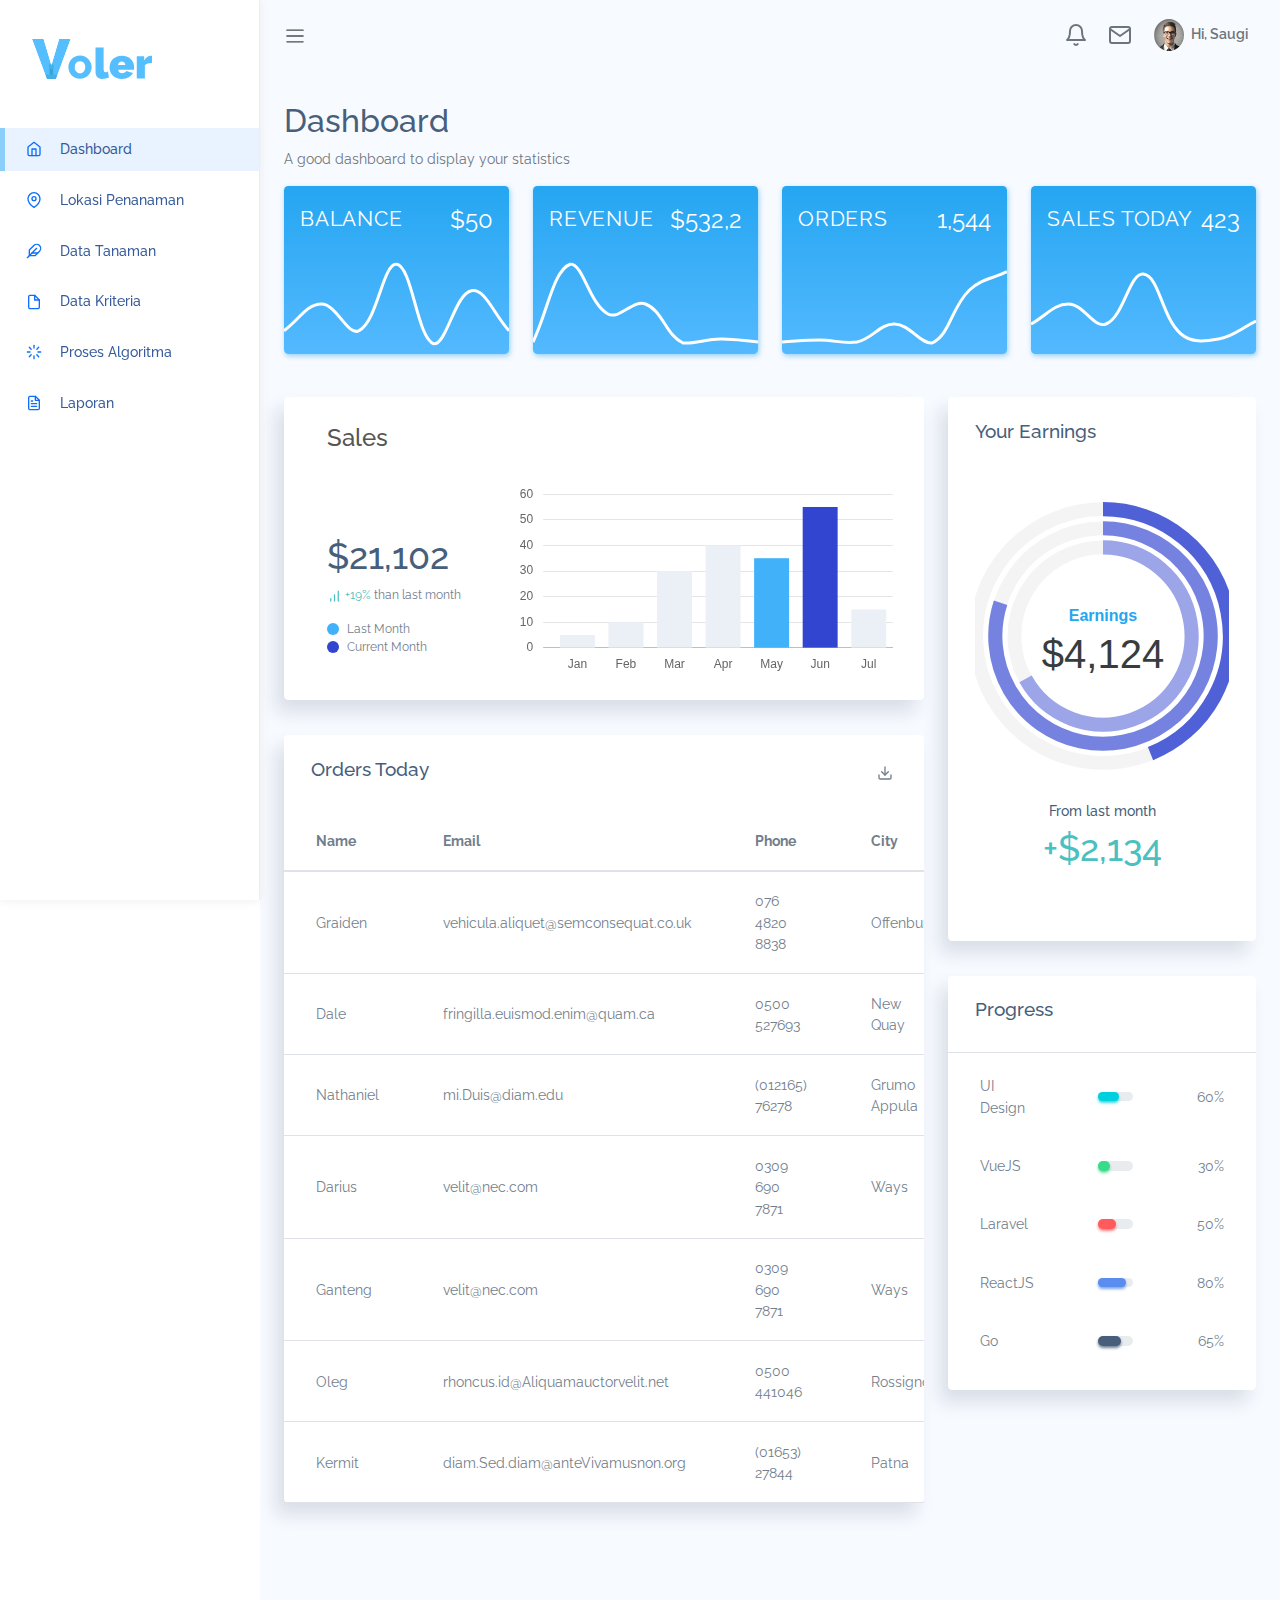
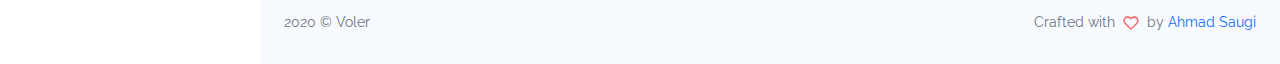
==== commit ccaed107: "upate" ====
--- a/fe/index.html
+++ b/fe/index.html
@@ -1,92 +1,80 @@
 <!DOCTYPE html>
 <html lang="en">
+
 <head>
     <meta charset="UTF-8">
     <meta name="viewport" content="width=device-width, initial-scale=1.0">
     <title>Dashboard - Voler Admin Dashboard</title>
-    
     <link rel="stylesheet" href="assets/css/bootstrap.css">
-    
     <link rel="stylesheet" href="assets/vendors/chartjs/Chart.min.css">
-
     <link rel="stylesheet" href="assets/vendors/perfect-scrollbar/perfect-scrollbar.css">
     <link rel="stylesheet" href="assets/css/app.css">
     <link rel="shortcut icon" href="assets/images/favicon.svg" type="image/x-icon">
 </head>
+
 <body>
     <div id="app">
         <div id="sidebar" class='active'>
             <div class="sidebar-wrapper active">
-    <div class="sidebar-header">
-        <img src="assets/images/logo.svg" alt="" srcset="">
-    </div>
-    <div class="sidebar-menu">
-        <ul class="menu">
-            
-                <li class="sidebar-item active ">
-                    <a href="index.html" class='sidebar-link'>
-                        <i data-feather="home" width="20"></i> 
-                        <span>Dashboard</span>
-                    </a>
-                    
-                </li>
-            
-                <li class="sidebar-item">
-                    <a href="index.html" class='sidebar-link'>
-                        <i data-feather="map-pin" width="20"></i> 
-                        <span>Lokasi Penanaman</span>
-                    </a>
-                    
-                </li>
-
-                <li class="sidebar-item">
-                    <a href="index.html" class='sidebar-link'>
-                        <i data-feather="feather" width="20"></i> 
-                        <span>Data Tanaman</span>
-                    </a>
-                    
-                </li>
-
-                <li class="sidebar-item">
-                    <a href="index.html" class='sidebar-link'>
-                        <i data-feather="file" width="20"></i> 
-                        <span>Data Kriteria</span>
-                    </a>
-                    
-                </li>
-
-                <li class="sidebar-item">
-                    <a href="index.html" class='sidebar-link'>
-                        <i data-feather="loader" width="20"></i> 
-                        <span>Proses Algoritma</span>
-                    </a>
-                    
-                </li>
-
-                <li class="sidebar-item">
-                    <a href="index.html" class='sidebar-link'>
-                            <i data-feather="file-text" width="20"></i> 
-                        <span>Laporan</span>
-                    </a>
-                    
-                </li>
-
-        </ul>
-    </div>
-    <button class="sidebar-toggler btn x"><i data-feather="x"></i></button>
-</div>
+                <div class="sidebar-header">
+                    <img src="assets/images/logo.svg" alt="" srcset="">
+                </div>
+                <div class="sidebar-menu">
+                    <ul class="menu">
+                        <li class="sidebar-item active ">
+                            <a href="index.html" class='sidebar-link'>
+                                <i data-feather="home" width="20"></i>
+                                <span>Dashboard</span>
+                            </a>
+                        </li>
+                        <li class="sidebar-item">
+                            <a href="index.html" class='sidebar-link'>
+                                <i data-feather="map-pin" width="20"></i>
+                                <span>Lokasi Penanaman</span>
+                            </a>
+                        </li>
+                        <li class="sidebar-item">
+                            <a href="index.html" class='sidebar-link'>
+                                <i data-feather="feather" width="20"></i>
+                                <span>Data Tanaman</span>
+                            </a>
+                        </li>
+                        <li class="sidebar-item">
+                            <a href="index.html" class='sidebar-link'>
+                                <i data-feather="file" width="20"></i>
+                                <span>Data Kriteria</span>
+                            </a>
+                        </li>
+                        <li class="sidebar-item">
+                            <a href="index.html" class='sidebar-link'>
+                                <i data-feather="loader" width="20"></i>
+                                <span>Proses Algoritma</span>
+                            </a>
+                        </li>
+                        <li class="sidebar-item">
+                            <a href="index.html" class='sidebar-link'>
+                                <i data-feather="file-text" width="20"></i>
+                                <span>Laporan</span>
+                            </a>
+                        </li>
+                    </ul>
+                </div>
+                <button class="sidebar-toggler btn x"><i data-feather="x"></i></button>
+            </div>
         </div>
         <div id="main">
             <nav class="navbar navbar-header navbar-expand navbar-light">
                 <a class="sidebar-toggler" href="#"><span class="navbar-toggler-icon"></span></a>
-                <button class="btn navbar-toggler" type="button" data-toggle="collapse" data-target="#navbarSupportedContent"
-                    aria-controls="navbarSupportedContent" aria-expanded="false" aria-label="Toggle navigation">
+                <button class="btn navbar-toggler" type="button" data-toggle="collapse"
+                    data-target="#navbarSupportedContent" aria-controls="navbarSupportedContent" aria-expanded="false"
+                    aria-label="Toggle navigation">
                     <span class="navbar-toggler-icon"></span>
                 </button>
                 <div class="collapse navbar-collapse" id="navbarSupportedContent">
                     <ul class="navbar-nav d-flex align-items-center navbar-light ml-auto">
                         <li class="dropdown nav-icon">
-                            <a href="#" data-toggle="dropdown" class="nav-link  dropdown-toggle nav-link-lg nav-link-user">
+                            <a href="#" data-toggle="dropdown"
+                                class="nav-link  dropdown-toggle nav-link-lg nav-link-user">
                                 <div class="d-lg-inline-block">
                                     <i data-feather="bell"></i>
                                 </div>
@@ -109,7 +97,8 @@
                             </div>
                         </li>
                         <li class="dropdown nav-icon mr-2">
-                            <a href="#" data-toggle="dropdown" class="nav-link  dropdown-toggle nav-link-lg nav-link-user">
+                            <a href="#" data-toggle="dropdown"
+                                class="nav-link  dropdown-toggle nav-link-lg nav-link-user">
                                 <div class="d-lg-inline-block">
                                     <i data-feather="mail"></i>
                                 </div>
@@ -123,7 +112,8 @@
                             </div>
                         </li>
                         <li class="dropdown">
-                            <a href="#" data-toggle="dropdown" class="nav-link dropdown-toggle nav-link-lg nav-link-user">
+                            <a href="#" data-toggle="dropdown"
+                                class="nav-link dropdown-toggle nav-link-lg nav-link-user">
                                 <div class="avatar mr-1">
                                     <img src="assets/images/avatar/avatar-s-1.png" alt="" srcset="">
                                 </div>
@@ -140,279 +130,283 @@
                     </ul>
                 </div>
             </nav>
-            
-<div class="main-content container-fluid">
-    <div class="page-title">
-        <h3>Dashboard</h3>
-        <p class="text-subtitle text-muted">A good dashboard to display your statistics</p>
-    </div>
-    <section class="section">
-        <div class="row mb-2">
-            <div class="col-12 col-md-3">
-                <div class="card card-statistic">
-                    <div class="card-body p-0">
-                        <div class="d-flex flex-column">
-                            <div class='px-3 py-3 d-flex justify-content-between'>
-                                <h3 class='card-title'>BALANCE</h3>
-                                <div class="card-right d-flex align-items-center">
-                                    <p>$50 </p>
-                                </div>
-                            </div>
-                            <div class="chart-wrapper">
-                                <canvas id="canvas1" style="height:100px !important"></canvas>
+
+            <div class="main-content container-fluid">
+                <div class="page-title">
+                    <h3>Dashboard</h3>
+                    <p class="text-subtitle text-muted">A good dashboard to display your statistics</p>
+                </div>
+                <section class="section">
+                    <div class="row mb-2">
+                        <div class="col-12 col-md-3">
+                            <div class="card card-statistic">
+                                <div class="card-body p-0">
+                                    <div class="d-flex flex-column">
+                                        <div class='px-3 py-3 d-flex justify-content-between'>
+                                            <h3 class='card-title'>BALANCE</h3>
+                                            <div class="card-right d-flex align-items-center">
+                                                <p>$50 </p>
+                                            </div>
+                                        </div>
+                                        <div class="chart-wrapper">
+                                            <canvas id="canvas1" style="height:100px !important"></canvas>
+                                        </div>
+                                    </div>
+                                </div>
+                            </div>
+                        </div>
+                        <div class="col-12 col-md-3">
+                            <div class="card card-statistic">
+                                <div class="card-body p-0">
+                                    <div class="d-flex flex-column">
+                                        <div class='px-3 py-3 d-flex justify-content-between'>
+                                            <h3 class='card-title'>Revenue</h3>
+                                            <div class="card-right d-flex align-items-center">
+                                                <p>$532,2 </p>
+                                            </div>
+                                        </div>
+                                        <div class="chart-wrapper">
+                                            <canvas id="canvas2" style="height:100px !important"></canvas>
+                                        </div>
+                                    </div>
+                                </div>
+                            </div>
+                        </div>
+                        <div class="col-12 col-md-3">
+                            <div class="card card-statistic">
+                                <div class="card-body p-0">
+                                    <div class="d-flex flex-column">
+                                        <div class='px-3 py-3 d-flex justify-content-between'>
+                                            <h3 class='card-title'>ORDERS</h3>
+                                            <div class="card-right d-flex align-items-center">
+                                                <p>1,544 </p>
+                                            </div>
+                                        </div>
+                                        <div class="chart-wrapper">
+                                            <canvas id="canvas3" style="height:100px !important"></canvas>
+                                        </div>
+                                    </div>
+                                </div>
+                            </div>
+                        </div>
+                        <div class="col-12 col-md-3">
+                            <div class="card card-statistic">
+                                <div class="card-body p-0">
+                                    <div class="d-flex flex-column">
+                                        <div class='px-3 py-3 d-flex justify-content-between'>
+                                            <h3 class='card-title'>Sales Today</h3>
+                                            <div class="card-right d-flex align-items-center">
+                                                <p>423 </p>
+                                            </div>
+                                        </div>
+                                        <div class="chart-wrapper">
+                                            <canvas id="canvas4" style="height:100px !important"></canvas>
+                                        </div>
+                                    </div>
+                                </div>
                             </div>
                         </div>
                     </div>
-                </div>
+                    <div class="row mb-4">
+                        <div class="col-md-8">
+                            <div class="card">
+                                <div class="card-header">
+                                    <h3 class='card-heading p-1 pl-3'>Sales</h3>
+                                </div>
+                                <div class="card-body">
+                                    <div class="row">
+                                        <div class="col-md-4 col-12">
+                                            <div class="pl-3">
+                                                <h1 class='mt-5'>$21,102</h1>
+                                                <p class='text-xs'><span class="text-green"><i data-feather="bar-chart"
+                                                            width="15"></i> +19%</span> than last month</p>
+                                                <div class="legends">
+                                                    <div class="legend d-flex flex-row align-items-center">
+                                                        <div class='w-3 h-3 rounded-full bg-info mr-2'></div><span
+                                                            class='text-xs'>Last Month</span>
+                                                    </div>
+                                                    <div class="legend d-flex flex-row align-items-center">
+                                                        <div class='w-3 h-3 rounded-full bg-blue mr-2'></div><span
+                                                            class='text-xs'>Current Month</span>
+                                                    </div>
+                                                </div>
+                                            </div>
+                                        </div>
+                                        <div class="col-md-8 col-12">
+                                            <canvas id="bar"></canvas>
+                                        </div>
+                                    </div>
+                                </div>
+                            </div>
+                            <div class="card">
+                                <div class="card-header d-flex justify-content-between align-items-center">
+                                    <h4 class="card-title">Orders Today</h4>
+                                    <div class="d-flex ">
+                                        <i data-feather="download"></i>
+                                    </div>
+                                </div>
+                                <div class="card-body px-0 pb-0">
+                                    <div class="table-responsive">
+                                        <table class='table mb-0' id="table1">
+                                            <thead>
+                                                <tr>
+                                                    <th>Name</th>
+                                                    <th>Email</th>
+                                                    <th>Phone</th>
+                                                    <th>City</th>
+                                                    <th>Status</th>
+                                                </tr>
+                                            </thead>
+                                            <tbody>
+                                                <tr>
+                                                    <td>Graiden</td>
+                                                    <td>vehicula.aliquet@semconsequat.co.uk</td>
+                                                    <td>076 4820 8838</td>
+                                                    <td>Offenburg</td>
+                                                    <td>
+                                                        <span class="badge bg-success">Active</span>
+                                                    </td>
+                                                </tr>
+                                                <tr>
+                                                    <td>Dale</td>
+                                                    <td>fringilla.euismod.enim@quam.ca</td>
+                                                    <td>0500 527693</td>
+                                                    <td>New Quay</td>
+                                                    <td>
+                                                        <span class="badge bg-success">Active</span>
+                                                    </td>
+                                                </tr>
+                                                <tr>
+                                                    <td>Nathaniel</td>
+                                                    <td>mi.Duis@diam.edu</td>
+                                                    <td>(012165) 76278</td>
+                                                    <td>Grumo Appula</td>
+                                                    <td>
+                                                        <span class="badge bg-danger">Inactive</span>
+                                                    </td>
+                                                </tr>
+                                                <tr>
+                                                    <td>Darius</td>
+                                                    <td>velit@nec.com</td>
+                                                    <td>0309 690 7871</td>
+                                                    <td>Ways</td>
+                                                    <td>
+                                                        <span class="badge bg-success">Active</span>
+                                                    </td>
+                                                </tr>
+                                                <tr>
+                                                    <td>Ganteng</td>
+                                                    <td>velit@nec.com</td>
+                                                    <td>0309 690 7871</td>
+                                                    <td>Ways</td>
+                                                    <td>
+                                                        <span class="badge bg-success">Active</span>
+                                                    </td>
+                                                </tr>
+                                                <tr>
+                                                    <td>Oleg</td>
+                                                    <td>rhoncus.id@Aliquamauctorvelit.net</td>
+                                                    <td>0500 441046</td>
+                                                    <td>Rossignol</td>
+                                                    <td>
+                                                        <span class="badge bg-success">Active</span>
+                                                    </td>
+                                                </tr>
+                                                <tr>
+                                                    <td>Kermit</td>
+                                                    <td>diam.Sed.diam@anteVivamusnon.org</td>
+                                                    <td>(01653) 27844</td>
+                                                    <td>Patna</td>
+                                                    <td>
+                                                        <span class="badge bg-success">Active</span>
+                                                    </td>
+                                                </tr>
+                                            </tbody>
+                                        </table>
+                                    </div>
+                                </div>
+                            </div>
+                        </div>
+                        <div class="col-md-4">
+                            <div class="card ">
+                                <div class="card-header">
+                                    <h4>Your Earnings</h4>
+                                </div>
+                                <div class="card-body">
+                                    <div id="radialBars"></div>
+                                    <div class="text-center mb-5">
+                                        <h6>From last month</h6>
+                                        <h1 class='text-green'>+$2,134</h1>
+                                    </div>
+                                </div>
+                            </div>
+                            <div class="card widget-todo">
+                                <div
+                                    class="card-header border-bottom d-flex justify-content-between align-items-center">
+                                    <h4 class="card-title d-flex">
+                                        <i class='bx bx-check font-medium-5 pl-25 pr-75'></i>Progress
+                                    </h4>
+
+                                </div>
+                                <div class="card-body px-0 py-1">
+                                    <table class='table table-borderless'>
+                                        <tr>
+                                            <td class='col-3'>UI Design</td>
+                                            <td class='col-6'>
+                                                <div class="progress progress-info">
+                                                    <div class="progress-bar" role="progressbar" style="width: 60%"
+                                                        aria-valuenow="0" aria-valuemin="0" aria-valuemax="100"></div>
+                                                </div>
+                                            </td>
+                                            <td class='col-3 text-center'>60%</td>
+                                        </tr>
+                                        <tr>
+                                            <td class='col-3'>VueJS</td>
+                                            <td class='col-6'>
+                                                <div class="progress progress-success">
+                                                    <div class="progress-bar" role="progressbar" style="width: 35%"
+                                                        aria-valuenow="0" aria-valuemin="0" aria-valuemax="100"></div>
+                                                </div>
+                                            </td>
+                                            <td class='col-3 text-center'>30%</td>
+                                        </tr>
+                                        <tr>
+                                            <td class='col-3'>Laravel</td>
+                                            <td class='col-6'>
+                                                <div class="progress progress-danger">
+                                                    <div class="progress-bar" role="progressbar" style="width: 50%"
+                                                        aria-valuenow="0" aria-valuemin="0" aria-valuemax="100"></div>
+                                                </div>
+                                            </td>
+                                            <td class='col-3 text-center'>50%</td>
+                                        </tr>
+                                        <tr>
+                                            <td class='col-3'>ReactJS</td>
+                                            <td class='col-6'>
+                                                <div class="progress progress-primary">
+                                                    <div class="progress-bar" role="progressbar" style="width: 80%"
+                                                        aria-valuenow="0" aria-valuemin="0" aria-valuemax="100"></div>
+                                                </div>
+                                            </td>
+                                            <td class='col-3 text-center'>80%</td>
+                                        </tr>
+                                        <tr>
+                                            <td class='col-3'>Go</td>
+                                            <td class='col-6'>
+                                                <div class="progress progress-secondary">
+                                                    <div class="progress-bar" role="progressbar" style="width: 65%"
+                                                        aria-valuenow="0" aria-valuemin="0" aria-valuemax="100"></div>
+                                                </div>
+                                            </td>
+                                            <td class='col-3 text-center'>65%</td>
+                                        </tr>
+                                    </table>
+                                </div>
+                            </div>
+                        </div>
+                    </div>
+                </section>
             </div>
-            <div class="col-12 col-md-3">
-                <div class="card card-statistic">
-                    <div class="card-body p-0">
-                        <div class="d-flex flex-column">
-                            <div class='px-3 py-3 d-flex justify-content-between'>
-                                <h3 class='card-title'>Revenue</h3>
-                                <div class="card-right d-flex align-items-center">
-                                    <p>$532,2 </p>
-                                </div>
-                            </div>
-                            <div class="chart-wrapper">
-                                <canvas id="canvas2" style="height:100px !important"></canvas>
-                            </div>
-                        </div>
-                    </div>
-                </div>
-            </div>
-            <div class="col-12 col-md-3">
-                <div class="card card-statistic">
-                    <div class="card-body p-0">
-                        <div class="d-flex flex-column">
-                            <div class='px-3 py-3 d-flex justify-content-between'>
-                                <h3 class='card-title'>ORDERS</h3>
-                                <div class="card-right d-flex align-items-center">
-                                    <p>1,544 </p>
-                                </div>
-                            </div>
-                            <div class="chart-wrapper">
-                                <canvas id="canvas3" style="height:100px !important"></canvas>
-                            </div>
-                        </div>
-                    </div>
-                </div>
-            </div>
-            <div class="col-12 col-md-3">
-                <div class="card card-statistic">
-                    <div class="card-body p-0">
-                        <div class="d-flex flex-column">
-                            <div class='px-3 py-3 d-flex justify-content-between'>
-                                <h3 class='card-title'>Sales Today</h3>
-                                <div class="card-right d-flex align-items-center">
-                                    <p>423 </p>
-                                </div>
-                            </div>
-                            <div class="chart-wrapper">
-                                <canvas id="canvas4" style="height:100px !important"></canvas>
-                            </div>
-                        </div>
-                    </div>
-                </div>
-            </div>
-        </div>
-        <div class="row mb-4">
-            <div class="col-md-8">
-                <div class="card">
-                    <div class="card-header">
-                        <h3 class='card-heading p-1 pl-3'>Sales</h3>
-                    </div>
-                    <div class="card-body">
-                        <div class="row">
-                            <div class="col-md-4 col-12">
-                                <div class="pl-3">
-                                    <h1 class='mt-5'>$21,102</h1>
-                                    <p class='text-xs'><span class="text-green"><i data-feather="bar-chart" width="15"></i> +19%</span> than last month</p>
-                                    <div class="legends">
-                                        <div class="legend d-flex flex-row align-items-center">
-                                            <div class='w-3 h-3 rounded-full bg-info mr-2'></div><span class='text-xs'>Last Month</span>
-                                        </div>
-                                        <div class="legend d-flex flex-row align-items-center">
-                                            <div class='w-3 h-3 rounded-full bg-blue mr-2'></div><span class='text-xs'>Current Month</span>
-                                        </div>
-                                    </div>
-                                </div>
-                            </div>
-                            <div class="col-md-8 col-12">
-                                <canvas id="bar"></canvas>
-                            </div>
-                        </div>
-                    </div>
-                </div>
-                <div class="card">
-                    <div class="card-header d-flex justify-content-between align-items-center">
-                        <h4 class="card-title">Orders Today</h4>
-                        <div class="d-flex ">
-                            <i data-feather="download"></i>
-                        </div>
-                    </div>
-                    <div class="card-body px-0 pb-0">
-                        <div class="table-responsive">
-                            <table class='table mb-0' id="table1">
-                                <thead>
-                                    <tr>
-                                        <th>Name</th>
-                                        <th>Email</th>
-                                        <th>Phone</th>
-                                        <th>City</th>
-                                        <th>Status</th>
-                                    </tr>
-                                </thead>
-                                <tbody>
-                                    <tr>
-                                        <td>Graiden</td>
-                                        <td>vehicula.aliquet@semconsequat.co.uk</td>
-                                        <td>076 4820 8838</td>
-                                        <td>Offenburg</td>
-                                        <td>
-                                            <span class="badge bg-success">Active</span>
-                                        </td>
-                                    </tr>
-                                    <tr>
-                                        <td>Dale</td>
-                                        <td>fringilla.euismod.enim@quam.ca</td>
-                                        <td>0500 527693</td>
-                                        <td>New Quay</td>
-                                        <td>
-                                            <span class="badge bg-success">Active</span>
-                                        </td>
-                                    </tr>
-                                    <tr>
-                                        <td>Nathaniel</td>
-                                        <td>mi.Duis@diam.edu</td>
-                                        <td>(012165) 76278</td>
-                                        <td>Grumo Appula</td>
-                                        <td>
-                                            <span class="badge bg-danger">Inactive</span>
-                                        </td>
-                                    </tr>
-                                    <tr>
-                                        <td>Darius</td>
-                                        <td>velit@nec.com</td>
-                                        <td>0309 690 7871</td>
-                                        <td>Ways</td>
-                                        <td>
-                                            <span class="badge bg-success">Active</span>
-                                        </td>
-                                    </tr>
-                                    <tr>
-                                        <td>Ganteng</td>
-                                        <td>velit@nec.com</td>
-                                        <td>0309 690 7871</td>
-                                        <td>Ways</td>
-                                        <td>
-                                            <span class="badge bg-success">Active</span>
-                                        </td>
-                                    </tr>
-                                    <tr>
-                                        <td>Oleg</td>
-                                        <td>rhoncus.id@Aliquamauctorvelit.net</td>
-                                        <td>0500 441046</td>
-                                        <td>Rossignol</td>
-                                        <td>
-                                            <span class="badge bg-success">Active</span>
-                                        </td>
-                                    </tr>
-                                    <tr>
-                                        <td>Kermit</td>
-                                        <td>diam.Sed.diam@anteVivamusnon.org</td>
-                                        <td>(01653) 27844</td>
-                                        <td>Patna</td>
-                                        <td>
-                                            <span class="badge bg-success">Active</span>
-                                        </td>
-                                    </tr>
-                                </tbody>
-                            </table>
-                        </div>
-                    </div>
-                </div>
-            </div>
-            <div class="col-md-4">
-                <div class="card ">
-                    <div class="card-header">
-                        <h4>Your Earnings</h4>
-                    </div>
-                    <div class="card-body">
-                        <div id="radialBars"></div>
-                        <div class="text-center mb-5">
-                            <h6>From last month</h6>
-                            <h1 class='text-green'>+$2,134</h1>
-                        </div>
-                    </div>
-                </div>
-                <div class="card widget-todo">
-                    <div class="card-header border-bottom d-flex justify-content-between align-items-center">
-                        <h4 class="card-title d-flex">
-                            <i class='bx bx-check font-medium-5 pl-25 pr-75'></i>Progress
-                        </h4>
-                
-                    </div>
-                    <div class="card-body px-0 py-1">
-                        <table class='table table-borderless'>
-                            <tr>
-                                <td class='col-3'>UI Design</td>
-                                <td class='col-6'>
-                                    <div class="progress progress-info">
-                                        <div class="progress-bar" role="progressbar" style="width: 60%" aria-valuenow="0"
-                                            aria-valuemin="0" aria-valuemax="100"></div>
-                                    </div>
-                                </td>
-                                <td class='col-3 text-center'>60%</td>
-                            </tr>
-                            <tr>
-                                <td class='col-3'>VueJS</td>
-                                <td class='col-6'>
-                                    <div class="progress progress-success">
-                                        <div class="progress-bar" role="progressbar" style="width: 35%" aria-valuenow="0"
-                                            aria-valuemin="0" aria-valuemax="100"></div>
-                                    </div>
-                                </td>
-                                <td class='col-3 text-center'>30%</td>
-                            </tr>
-                            <tr>
-                                <td class='col-3'>Laravel</td>
-                                <td class='col-6'>
-                                    <div class="progress progress-danger">
-                                        <div class="progress-bar" role="progressbar" style="width: 50%" aria-valuenow="0"
-                                            aria-valuemin="0" aria-valuemax="100"></div>
-                                    </div>
-                                </td>
-                                <td class='col-3 text-center'>50%</td>
-                            </tr>
-                            <tr>
-                                <td class='col-3'>ReactJS</td>
-                                <td class='col-6'>
-                                    <div class="progress progress-primary">
-                                        <div class="progress-bar" role="progressbar" style="width: 80%" aria-valuenow="0"
-                                            aria-valuemin="0" aria-valuemax="100"></div>
-                                    </div>
-                                </td>
-                                <td class='col-3 text-center'>80%</td>
-                            </tr>
-                            <tr>
-                                <td class='col-3'>Go</td>
-                                <td class='col-6'>
-                                    <div class="progress progress-secondary">
-                                        <div class="progress-bar" role="progressbar" style="width: 65%" aria-valuenow="0"
-                                            aria-valuemin="0" aria-valuemax="100"></div>
-                                    </div>
-                                </td>
-                                <td class='col-3 text-center'>65%</td>
-                            </tr>
-                        </table>
-                    </div>
-                </div>
-            </div>
-        </div>
-    </section>
-</div>
 
             <footer>
                 <div class="footer clearfix mb-0 text-muted">
@@ -420,7 +414,8 @@
                         <p>2020 &copy; Voler</p>
                     </div>
                     <div class="float-right">
-                        <p>Crafted with <span class='text-danger'><i data-feather="heart"></i></span> by <a href="http://ahmadsaugi.com">Ahmad Saugi</a></p>
+                        <p>Crafted with <span class='text-danger'><i data-feather="heart"></i></span> by <a
+                                href="http://ahmadsaugi.com">Ahmad Saugi</a></p>
                     </div>
                 </div>
             </footer>
@@ -429,11 +424,12 @@
     <script src="assets/js/feather-icons/feather.min.js"></script>
     <script src="assets/vendors/perfect-scrollbar/perfect-scrollbar.min.js"></script>
     <script src="assets/js/app.js"></script>
-    
+
     <script src="assets/vendors/chartjs/Chart.min.js"></script>
     <script src="assets/vendors/apexcharts/apexcharts.min.js"></script>
     <script src="assets/js/pages/dashboard.js"></script>
 
     <script src="assets/js/main.js"></script>
 </body>
-</html>
+
+</html>